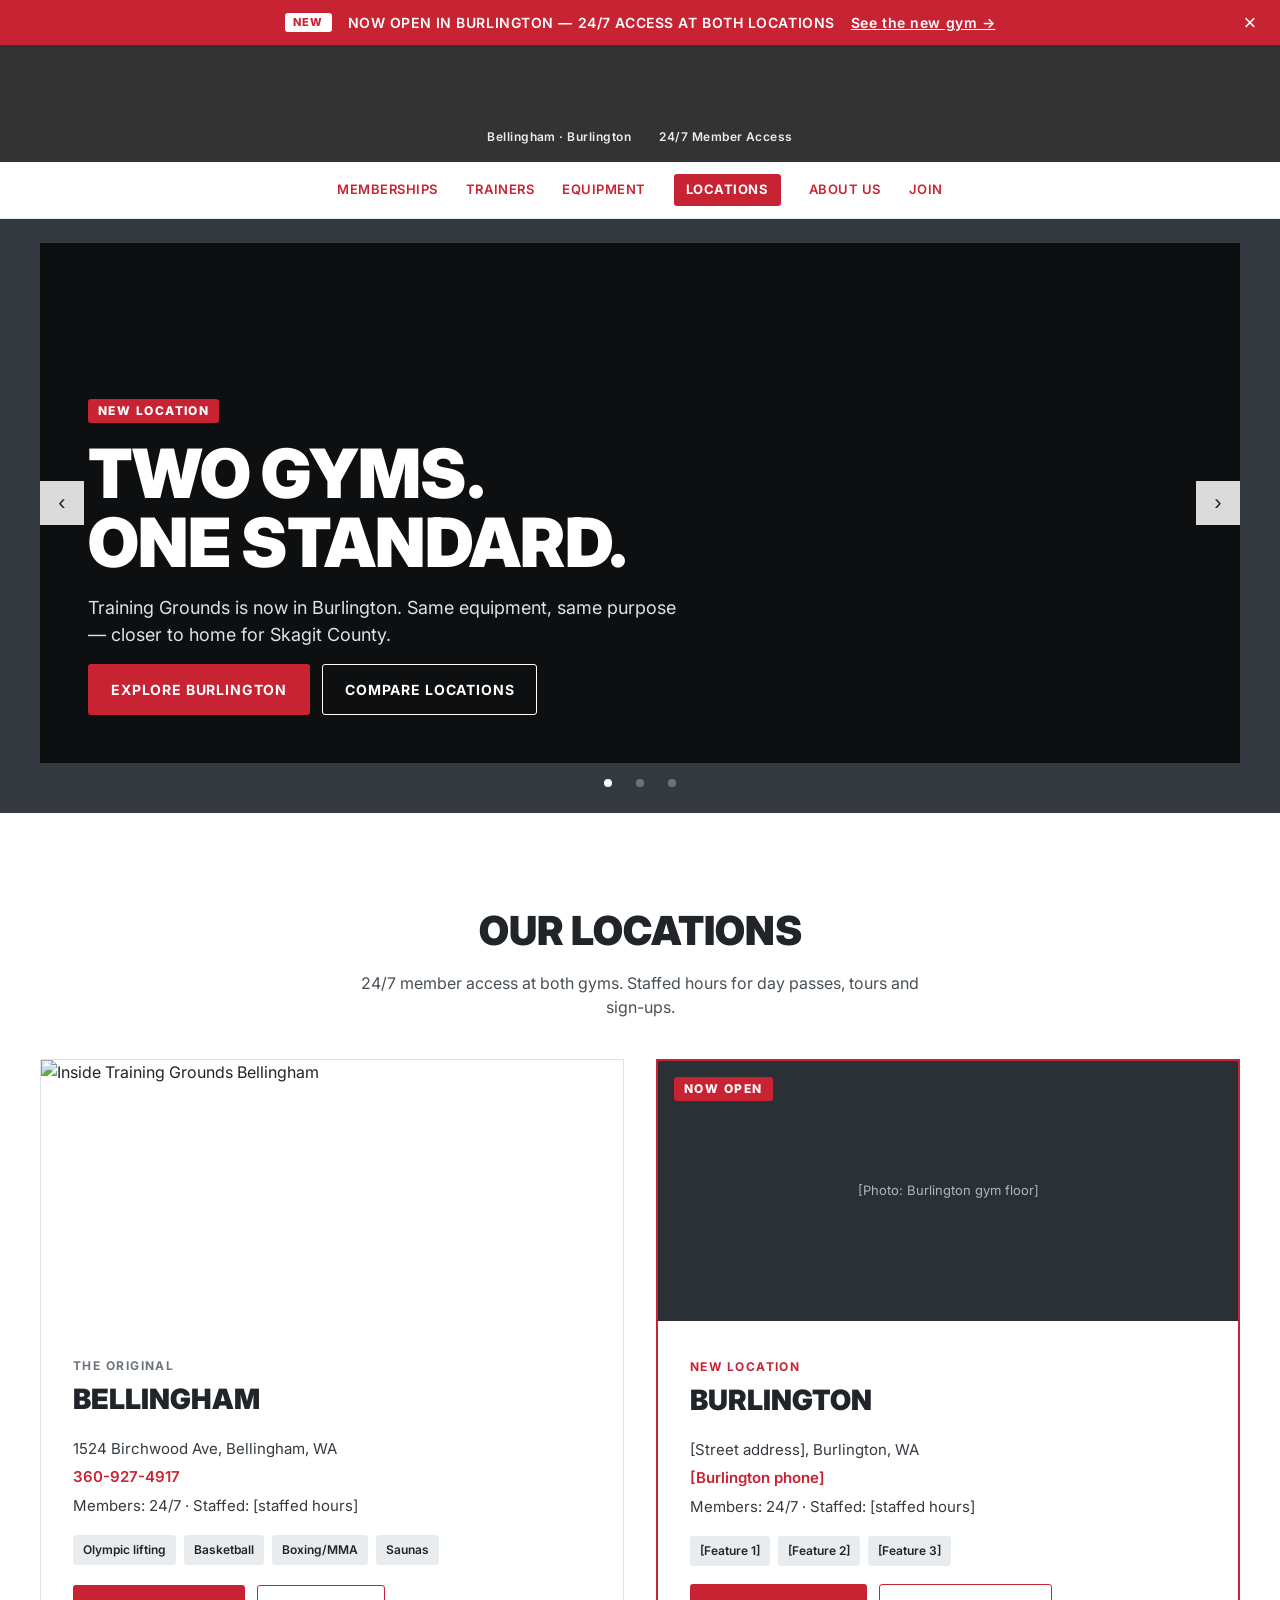
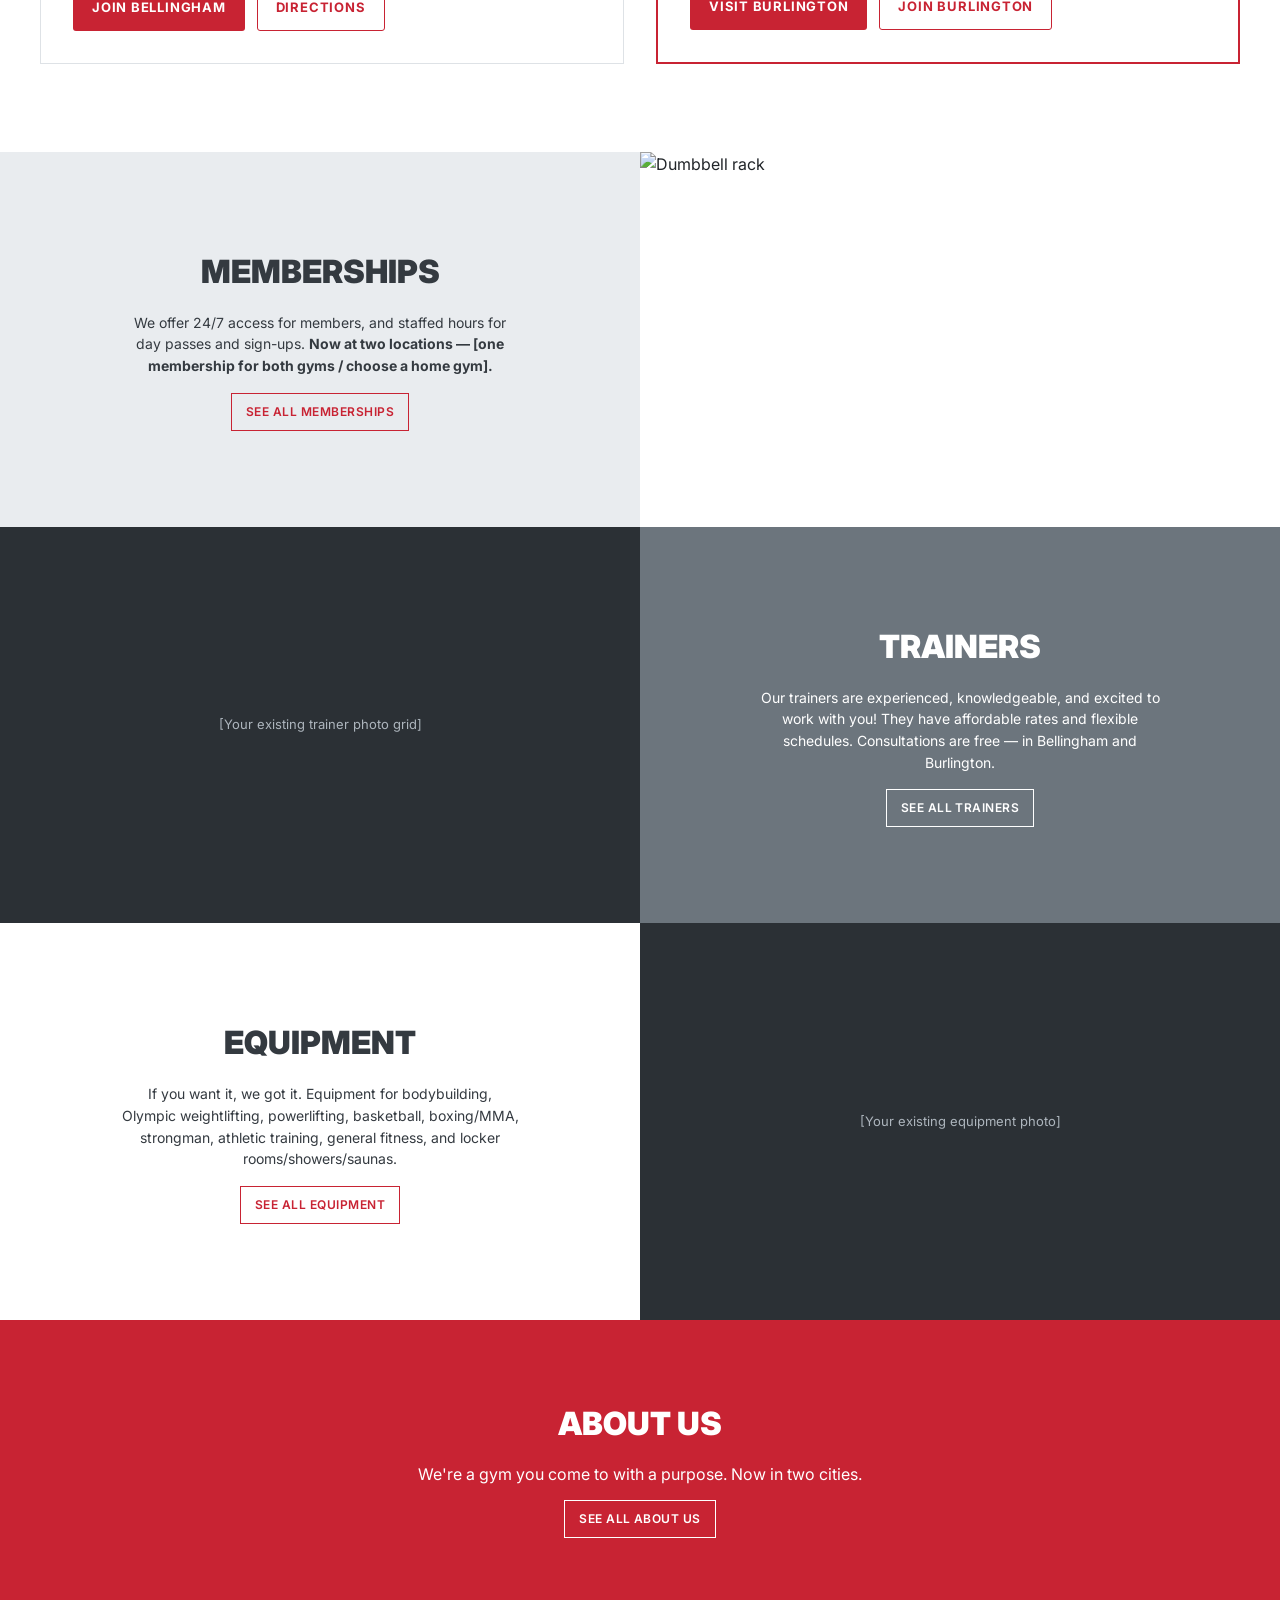
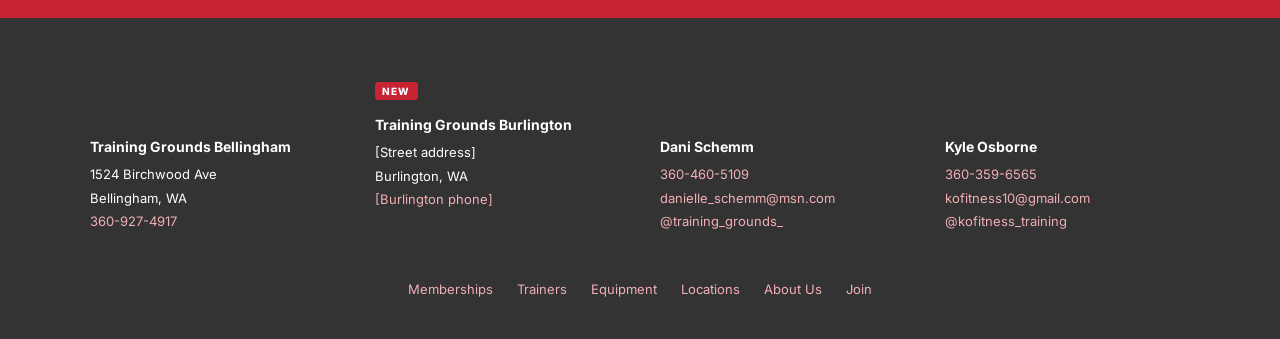
==== index.html @ 5257d99b "Add files via upload" ====
<!doctype html>
<html lang="en">
<head>
  <meta charset="utf-8">
  <meta name="viewport" content="width=device-width, initial-scale=1">
  <title>Training Grounds | Bellingham &amp; Burlington, WA | 24/7 Gym</title>
  <meta name="description" content="Training Grounds gyms in Bellingham and Burlington, WA. 24/7 member access, personal trainers, and equipment for bodybuilding, Olympic lifting, powerlifting, boxing/MMA and more.">
  <link rel="preconnect" href="https://fonts.googleapis.com">
  <link rel="preconnect" href="https://fonts.gstatic.com" crossorigin>
  <link href="https://fonts.googleapis.com/css2?family=Inter:wght@400;600;700;800;900&family=Oswald:wght@700&display=swap" rel="stylesheet">
  <link rel="stylesheet" href="css/styles.css">
</head>
<body>

  <!-- NEW: announcement bar -->
  <div class="announce" data-announce>
    <a href="burlington.html">
      <span class="badge badge--light">NEW</span>
      <span>NOW OPEN IN BURLINGTON — 24/7 ACCESS AT BOTH LOCATIONS</span>
      <span>See the new gym →</span>
    </a>
    <button class="announce-close" type="button" aria-label="Dismiss announcement" data-announce-close>&times;</button>
  </div>

  <header class="site-header">
    <a class="logo" href="/" aria-label="Training Grounds home">
      <img src="/images/training_grounds1_text_white.png" alt="">
      <img class="logo-tg" src="/images/training_grounds_tg_red.png" alt="">
      <img src="/images/training_grounds2_text_white.png" alt="">
    </a>
    <div class="tagline">
      <span>Bellingham · Burlington</span>
      <span>24/7 Member Access</span>
    </div>
  </header>

  <nav class="site-nav" aria-label="Main">
    <button class="nav-toggle" type="button" aria-expanded="false" aria-controls="nav-list" data-nav-toggle>
      <svg width="18" height="18" viewBox="0 0 24 24" fill="none" stroke="currentColor" stroke-width="2.5" aria-hidden="true"><path d="M3 6h18M3 12h18M3 18h18"/></svg>
      MENU
    </button>
    <ul class="nav-list" id="nav-list">
      <li><a href="/Memberships">MEMBERSHIPS</a></li>
      <li><a href="/Trainers">TRAINERS</a></li>
      <li><a href="/Equipment">EQUIPMENT</a></li>
      <li><a class="nav-highlight" href="#locations">LOCATIONS</a></li>
      <li><a href="/About">ABOUT US</a></li>
      <li><a href="/Join">JOIN</a></li>
    </ul>
  </nav>

  <main>
    <!-- Hero carousel: Burlington slide added first; keep your existing slides after it -->
    <section class="hero" aria-label="Featured">
      <div class="carousel" data-carousel>
        <div class="slide slide--announce is-active" role="group" aria-roledescription="slide" aria-label="1 of 3">
          <!-- TODO: replace with Burlington storefront photo -->
          <img src="/images/burlington-storefront.jpg" alt="" onerror="this.remove()">
          <div class="slide-overlay">
            <span class="badge">NEW LOCATION</span>
            <h1>TWO GYMS.<br>ONE STANDARD.</h1>
            <p>Training Grounds is now in Burlington. Same equipment, same purpose — closer to home for Skagit County.</p>
            <div class="btn-row">
              <a class="btn btn--solid" href="burlington.html">EXPLORE BURLINGTON</a>
              <a class="btn btn--ghost-light" href="#locations">COMPARE LOCATIONS</a>
            </div>
          </div>
        </div>
        <div class="slide" role="group" aria-roledescription="slide" aria-label="2 of 3">
          <!-- TODO: your existing storefront video slide goes here -->
          <div class="photo-ph" style="width:100%">[Existing slide: Bellingham storefront video]</div>
        </div>
        <div class="slide" role="group" aria-roledescription="slide" aria-label="3 of 3">
          <img src="/images/Home2.jpg" alt="Rows of dumbbells on the gym floor">
        </div>
        <button class="carousel-btn carousel-btn--prev" type="button" aria-label="Previous slide" data-prev>&#8249;</button>
        <button class="carousel-btn carousel-btn--next" type="button" aria-label="Next slide" data-next>&#8250;</button>
      </div>
      <div class="carousel-dots" data-dots></div>
    </section>

    <!-- NEW: Locations -->
    <section class="locations" id="locations">
      <div class="container">
        <div class="section-head">
          <h2>OUR LOCATIONS</h2>
          <p>24/7 member access at both gyms. Staffed hours for day passes, tours and sign-ups.</p>
        </div>

        <div class="location-grid">
          <article class="location-card">
            <img class="card-img" src="/images/Home2.jpg" alt="Inside Training Grounds Bellingham">
            <div class="card-body">
              <div>
                <span class="eyebrow">THE ORIGINAL</span>
                <h3>BELLINGHAM</h3>
              </div>
              <div class="card-info">
                <span>1524 Birchwood Ave, Bellingham, WA</span>
                <a href="tel:+13609274917">360-927-4917</a>
                <span>Members: 24/7 · Staffed: [staffed hours]</span>
              </div>
              <ul class="tags">
                <li>Olympic lifting</li>
                <li>Basketball</li>
                <li>Boxing/MMA</li>
                <li>Saunas</li>
              </ul>
              <div class="btn-row">
                <a class="btn btn--solid btn--sm" href="/Join">JOIN BELLINGHAM</a>
                <a class="btn btn--ghost btn--sm" href="https://maps.google.com/?q=1524+Birchwood+Ave+Bellingham+WA" target="_blank" rel="noopener">DIRECTIONS</a>
              </div>
            </div>
          </article>

          <article class="location-card location-card--new">
            <span class="badge">NOW OPEN</span>
            <div class="card-img photo-ph">[Photo: Burlington gym floor]</div>
            <div class="card-body">
              <div>
                <span class="eyebrow eyebrow--red">NEW LOCATION</span>
                <h3>BURLINGTON</h3>
              </div>
              <div class="card-info">
                <span>[Street address], Burlington, WA</span>
                <a href="tel:+1XXXXXXXXXX">[Burlington phone]</a>
                <span>Members: 24/7 · Staffed: [staffed hours]</span>
              </div>
              <ul class="tags">
                <li>[Feature 1]</li>
                <li>[Feature 2]</li>
                <li>[Feature 3]</li>
              </ul>
              <div class="btn-row">
                <a class="btn btn--solid btn--sm" href="burlington.html">VISIT BURLINGTON</a>
                <a class="btn btn--ghost btn--sm" href="/Join">JOIN BURLINGTON</a>
              </div>
            </div>
          </article>
        </div>
      </div>
    </section>

    <!-- Existing homepage sections -->
    <section class="split">
      <div class="split-text bg-light">
        <h2>MEMBERSHIPS</h2>
        <p>We offer 24/7 access for members, and staffed hours for day passes and sign-ups. <strong>Now at two locations — [one membership for both gyms / choose a home gym].</strong></p>
        <a class="outline-link outline-link--red" href="/Memberships">SEE ALL MEMBERSHIPS</a>
      </div>
      <div class="split-media"><img src="/images/Home2.jpg" alt="Dumbbell rack"></div>
    </section>

    <section class="split split--media-first">
      <div class="split-media photo-ph">[Your existing trainer photo grid]</div>
      <div class="split-text bg-gray">
        <h2>TRAINERS</h2>
        <p>Our trainers are experienced, knowledgeable, and excited to work with you! They have affordable rates and flexible schedules. Consultations are free — in Bellingham and Burlington.</p>
        <a class="outline-link outline-link--white" href="/Trainers">SEE ALL TRAINERS</a>
      </div>
    </section>

    <section class="split">
      <div class="split-text bg-white">
        <h2>EQUIPMENT</h2>
        <p>If you want it, we got it. Equipment for bodybuilding, Olympic weightlifting, powerlifting, basketball, boxing/MMA, strongman, athletic training, general fitness, and locker rooms/showers/saunas.</p>
        <a class="outline-link outline-link--red" href="/Equipment">SEE ALL EQUIPMENT</a>
      </div>
      <div class="split-media photo-ph">[Your existing equipment photo]</div>
    </section>

    <section class="band">
      <h2>ABOUT US</h2>
      <p>We're a gym you come to with a purpose. Now in two cities.</p>
      <a class="outline-link outline-link--white" href="/About">SEE ALL ABOUT US</a>
    </section>
  </main>

  <footer class="site-footer">
    <div class="footer-grid">
      <div class="footer-col">
        <img src="/images/training_grounds_tg_red.png" alt="">
        <strong>Training Grounds Bellingham</strong>
        <span>1524 Birchwood Ave</span>
        <span>Bellingham, WA</span>
        <a href="tel:+13609274917">360-927-4917</a>
      </div>
      <div class="footer-col">
        <span class="badge badge--sm">NEW</span>
        <strong>Training Grounds Burlington</strong>
        <span>[Street address]</span>
        <span>Burlington, WA</span>
        <a href="tel:+1XXXXXXXXXX">[Burlington phone]</a>
      </div>
      <div class="footer-col footer-col--person">
        <strong>Dani Schemm</strong>
        <a href="tel:+13604605109">360-460-5109</a>
        <a href="mailto:danielle_schemm@msn.com">danielle_schemm@msn.com</a>
        <a href="https://instagram.com/training_grounds_" target="_blank" rel="noopener">@training_grounds_</a>
      </div>
      <div class="footer-col footer-col--person">
        <strong>Kyle Osborne</strong>
        <a href="tel:+13603596565">360-359-6565</a>
        <a href="mailto:kofitness10@gmail.com">kofitness10@gmail.com</a>
        <a href="https://instagram.com/kofitness_training" target="_blank" rel="noopener">@kofitness_training</a>
      </div>
    </div>
    <nav class="footer-nav" aria-label="Footer">
      <a href="/Memberships">Memberships</a>
      <a href="/Trainers">Trainers</a>
      <a href="/Equipment">Equipment</a>
      <a href="#locations">Locations</a>
      <a href="/About">About Us</a>
      <a href="/Join">Join</a>
    </nav>
  </footer>

  <script src="js/main.js" defer></script>
</body>
</html>
---- css/styles.css ----
/* Training Grounds – two-location styles */
:root {
  --red: #dc3545;
  --red-dark: #c82333;   /* used behind small white text (passes 4.5:1) */
  --red-darker: #9b1c28;
  --charcoal: #333;
  --slate: #343a40;
  --gray: #6c757d;
  --light: #e9ecef;
  --lighter: #f8f9fa;
  --border: #dee2e6;
  --ink: #212529;
  --pink: #f1aeb5;
  --photo: #2b3035;
  --font: "Inter", Tahoma, Arial, sans-serif;
  --display: "Oswald", Impact, sans-serif;
}

*, *::before, *::after { box-sizing: border-box; }
html { scroll-behavior: smooth; }
body { margin: 0; font-family: var(--font); color: var(--ink); background: #fff; line-height: 1.5; }
img { max-width: 100%; display: block; }
a { color: var(--red-dark); }
a:hover { color: var(--red-darker); }
.container { max-width: 1200px; margin: 0 auto; }
.visually-hidden { position: absolute; width: 1px; height: 1px; overflow: hidden; clip: rect(0 0 0 0); white-space: nowrap; }

/* ---------- Announcement bar ---------- */
.announce { position: relative; background: var(--red-dark); color: #fff; }
.announce a {
  display: flex; flex-wrap: wrap; justify-content: center; align-items: center;
  gap: 8px 16px; padding: 12px 56px; color: #fff; text-decoration: none;
  font-size: 14px; font-weight: 600; letter-spacing: .04em; text-align: center;
}
.announce a span:last-child { text-decoration: underline; }
.announce-close {
  position: absolute; right: 8px; top: 50%; transform: translateY(-50%);
  width: 44px; height: 44px; background: none; border: 0; color: #fff;
  font-size: 22px; cursor: pointer;
}
.announce.is-hidden { display: none; }

/* ---------- Badges ---------- */
.badge {
  display: inline-block; background: var(--red-dark); color: #fff;
  font-size: 12px; font-weight: 800; letter-spacing: .12em;
  padding: 6px 10px; border-radius: 3px; line-height: 1;
}
.badge--light { background: #fff; color: var(--red-dark); font-size: 11px; padding: 4px 8px; }
.badge--sm { font-size: 10px; padding: 4px 7px; }

/* ---------- Header ---------- */
.site-header { background: var(--charcoal); padding: 22px 16px 16px; text-align: center; }
.logo { display: inline-flex; align-items: center; gap: 12px; text-decoration: none; }
.logo img { height: 44px; width: auto; }
.logo .logo-tg { height: 54px; }
.logo-text { font-family: var(--display); font-weight: 700; font-size: 44px; letter-spacing: .06em; color: #fff; line-height: 1; }
.tagline { display: flex; justify-content: center; flex-wrap: wrap; gap: 4px 28px; margin-top: 6px; color: var(--light); font-size: 12px; font-weight: 600; letter-spacing: .04em; }

/* ---------- Nav ---------- */
.site-nav { background: #fff; border-bottom: 1px solid var(--light); position: sticky; top: 0; z-index: 20; }
.nav-toggle { display: none; }
.nav-list { list-style: none; margin: 0; padding: 12px 16px; display: flex; flex-wrap: wrap; justify-content: center; gap: 4px 28px; }
.nav-list a { display: inline-block; padding: 6px 0; color: var(--red-dark); text-decoration: none; font-size: 13px; font-weight: 600; letter-spacing: .04em; }
.nav-list a:hover { color: var(--red-darker); }
.nav-list a.nav-highlight { background: var(--red-dark); color: #fff; padding: 6px 12px; border-radius: 3px; font-weight: 700; }

/* ---------- Buttons ---------- */
.btn {
  display: inline-block; text-decoration: none; font-weight: 700; font-size: 14px;
  letter-spacing: .06em; padding: 14px 22px; border-radius: 3px; border: 1px solid transparent;
  transition: background .15s, color .15s;
}
.btn--solid { background: var(--red-dark); color: #fff; }
.btn--solid:hover { background: var(--red-darker); color: #fff; }
.btn--ghost-light { color: #fff; border-color: #fff; }
.btn--ghost-light:hover { background: #fff; color: var(--ink); }
.btn--ghost { color: var(--red-dark); border-color: var(--red-dark); }
.btn--ghost:hover { background: var(--red-dark); color: #fff; }
.btn--sm { font-size: 13px; padding: 12px 18px; }
.btn-row { display: flex; flex-wrap: wrap; gap: 12px; }

.outline-link {
  display: inline-block; text-decoration: none; border: 1px solid currentColor;
  padding: 9px 14px; font-size: 12px; font-weight: 600; letter-spacing: .04em;
}
.outline-link--red { color: var(--red-dark); }
.outline-link--white { color: #fff; }

/* ---------- Hero carousel ---------- */
.hero { background: var(--slate); padding: 24px 16px 16px; }
.carousel { position: relative; max-width: 1200px; margin: 0 auto; overflow: hidden; background: #1d2126; }
.slide { display: none; position: relative; min-height: 520px; }
.slide.is-active { display: flex; }
.slide > img, .slide > video { position: absolute; inset: 0; width: 100%; height: 100%; object-fit: cover; }
.slide-overlay {
  position: relative; z-index: 1; align-self: flex-end; padding: 48px; max-width: 700px;
  display: flex; flex-direction: column; gap: 16px; align-items: flex-start;
}
.slide--announce::after { content: ""; position: absolute; inset: 0; background: rgba(0,0,0,.55); }
.slide-overlay h1 { margin: 0; color: #fff; font-weight: 900; font-size: clamp(36px, 6vw, 68px); line-height: 1.02; letter-spacing: -.01em; }
.slide-overlay p { margin: 0; color: #dee2e6; font-size: 18px; }
.carousel-btn {
  position: absolute; top: 50%; transform: translateY(-50%); z-index: 2;
  width: 44px; height: 44px; border: 0; background: rgba(255,255,255,.85); color: var(--ink);
  font-size: 22px; cursor: pointer;
}
.carousel-btn--prev { left: 0; }
.carousel-btn--next { right: 0; }
.carousel-dots { display: flex; justify-content: center; gap: 4px; padding-top: 6px; }
.carousel-dots button { width: 28px; height: 28px; border: 0; background: none; cursor: pointer; padding: 0; display: grid; place-items: center; }
.carousel-dots button::before { content: ""; width: 8px; height: 8px; border-radius: 50%; background: var(--gray); }
.carousel-dots button[aria-current="true"]::before { background: #fff; }

/* ---------- Photo placeholder (remove when real images are in) ---------- */
.photo-ph { background: var(--photo); color: #adb5bd; font-size: 13px; display: flex; align-items: center; justify-content: center; text-align: center; padding: 16px; }

/* ---------- Locations ---------- */
.locations { padding: 88px 16px; }
.section-head { text-align: center; margin-bottom: 40px; }
.section-head h2 { margin: 0 0 10px; font-weight: 900; font-size: 40px; }
.section-head p { margin: 0 auto; color: #495057; max-width: 560px; }
.location-grid { display: grid; grid-template-columns: repeat(auto-fit, minmax(300px, 1fr)); gap: 32px; }
.location-card { position: relative; border: 1px solid var(--border); display: flex; flex-direction: column; }
.location-card--new { border: 2px solid var(--red-dark); }
.location-card > .badge { position: absolute; top: 16px; left: 16px; z-index: 1; }
.location-card .card-img { height: 260px; width: 100%; object-fit: cover; }
.card-body { padding: 32px; display: flex; flex-direction: column; gap: 18px; flex-grow: 1; }
.eyebrow { color: var(--gray); font-size: 12px; font-weight: 700; letter-spacing: .12em; }
.eyebrow--red { color: var(--red-dark); }
.card-body h3 { margin: 2px 0 0; font-size: 28px; font-weight: 900; }
.card-info { display: flex; flex-direction: column; gap: 6px; font-size: 15px; color: var(--slate); }
.card-info a { font-weight: 600; text-decoration: none; }
.tags { display: flex; flex-wrap: wrap; gap: 8px; list-style: none; margin: 0; padding: 0; }
.tags li { background: var(--light); font-size: 12px; font-weight: 600; padding: 6px 10px; border-radius: 3px; }
.card-body .btn-row { margin-top: auto; }

/* ---------- Split tiles (existing homepage sections) ---------- */
.split { display: grid; grid-template-columns: repeat(2, minmax(0, 1fr)); }
.split-text { padding: 96px 48px; display: flex; flex-direction: column; align-items: center; justify-content: center; text-align: center; gap: 16px; }
.split-text h2 { margin: 0; font-size: 32px; font-weight: 900; }
.split-text p { margin: 0; max-width: 400px; font-size: 14px; line-height: 1.55; }
.split-media { min-height: 360px; }
.split-media img { width: 100%; height: 100%; object-fit: cover; }
.bg-light { background: var(--light); color: var(--slate); }
.bg-gray { background: var(--gray); color: #fff; }
.bg-white { background: #fff; color: var(--slate); }

.band { background: var(--red-dark); color: #fff; padding: 80px 16px; text-align: center; display: flex; flex-direction: column; align-items: center; gap: 14px; }
.band h2 { margin: 0; font-size: 32px; font-weight: 900; }
.band p { margin: 0; max-width: 520px; }

/* ---------- Footer ---------- */
.site-footer { background: var(--charcoal); color: #fff; padding: 64px 16px 40px; font-size: 13px; }
.footer-grid { max-width: 1100px; margin: 0 auto; display: grid; grid-template-columns: repeat(auto-fit, minmax(200px, 1fr)); gap: 40px; }
.footer-col { display: flex; flex-direction: column; gap: 4px; }
.footer-col strong { font-size: 14px; margin-bottom: 4px; }
.footer-col a { color: var(--pink); text-decoration: none; }
.footer-col .badge, .footer-col img { align-self: flex-start; margin-bottom: 10px; }
.footer-col img { height: 40px; width: auto; }
.footer-col--person { padding-top: 54px; }
.footer-nav { display: flex; flex-wrap: wrap; justify-content: center; gap: 8px 24px; margin-top: 48px; }
.footer-nav a { color: var(--pink); text-decoration: none; }

/* ---------- Burlington page ---------- */
.loc-switch { background: var(--lighter); border-bottom: 1px solid var(--light); padding: 14px 16px; display: flex; justify-content: center; }
.loc-switch-group { display: flex; border: 1px solid #ced4da; border-radius: 3px; overflow: hidden; }
.loc-switch-group a { padding: 10px 22px; font-size: 13px; font-weight: 700; letter-spacing: .06em; color: var(--slate); text-decoration: none; background: #fff; }
.loc-switch-group a[aria-current="page"] { background: var(--red-dark); color: #fff; }

.loc-hero { position: relative; background: #1d2126; min-height: 480px; display: flex; align-items: flex-end; padding: 64px 16px; }
.loc-hero > img { position: absolute; inset: 0; width: 100%; height: 100%; object-fit: cover; opacity: .45; }
.loc-hero .container { position: relative; width: 100%; display: flex; flex-direction: column; gap: 16px; align-items: flex-start; }
.loc-hero h1 { margin: 0; color: #fff; font-weight: 900; font-size: clamp(44px, 8vw, 96px); line-height: .95; }
.loc-hero p { margin: 0; color: #dee2e6; font-size: 18px; max-width: 560px; }

.details { padding: 80px 16px; }
.details-grid { display: grid; grid-template-columns: repeat(auto-fit, minmax(300px, 1fr)); gap: 32px; }
.detail-block { margin-bottom: 28px; }
.detail-block h2 { margin: 0 0 8px; font-size: 13px; font-weight: 800; letter-spacing: .12em; color: var(--red-dark); }
.detail-block p { margin: 0 0 6px; font-size: 20px; font-weight: 600; line-height: 1.4; }
.detail-block a { font-size: 14px; font-weight: 600; }
.hours { display: grid; grid-template-columns: repeat(2, minmax(0, 1fr)); gap: 8px 24px; max-width: 380px; margin: 0; }
.hours dt { color: #495057; }
.hours dd { margin: 0; font-weight: 700; }
.hours .is-open-now { color: #1e7e34; }
.map { min-height: 380px; border: 1px solid var(--border); background: var(--light); }
.map iframe { width: 100%; height: 100%; min-height: 380px; border: 0; }

.inside { background: var(--light); padding: 80px 16px; }
.inside h2 { text-align: center; margin: 0 0 32px; font-size: 32px; font-weight: 900; color: var(--slate); }
.feature-grid { display: grid; grid-template-columns: repeat(auto-fit, minmax(240px, 1fr)); gap: 16px; }
.feature { background: #fff; padding: 28px; }
.feature strong { display: block; font-size: 16px; margin-bottom: 8px; }
.feature span { font-size: 14px; color: #495057; }

.footer-simple { display: flex; flex-wrap: wrap; justify-content: center; gap: 48px; }

/* ---------- Responsive ---------- */
@media (max-width: 760px) {
  .logo-text { font-size: 28px; }
  .logo img { height: 28px; }
  .logo .logo-tg { height: 36px; }
  .nav-toggle {
    display: flex; align-items: center; justify-content: center; gap: 8px;
    width: 100%; min-height: 48px; background: #fff; border: 0;
    color: var(--red-dark); font: 700 13px var(--font); letter-spacing: .06em; cursor: pointer;
  }
  .nav-list { display: none; flex-direction: column; align-items: center; padding-top: 0; }
  .site-nav.is-open .nav-list { display: flex; }
  .nav-list a { padding: 10px 0; }
  .split { grid-template-columns: 1fr; }
  .split-text { padding: 64px 24px; }
  .split--media-first .split-media { order: -1; }
  .slide { min-height: 440px; }
  .slide-overlay { padding: 32px 24px 56px; }
  .announce a { padding: 12px 48px 12px 16px; }
  .footer-col--person { padding-top: 0; }
}
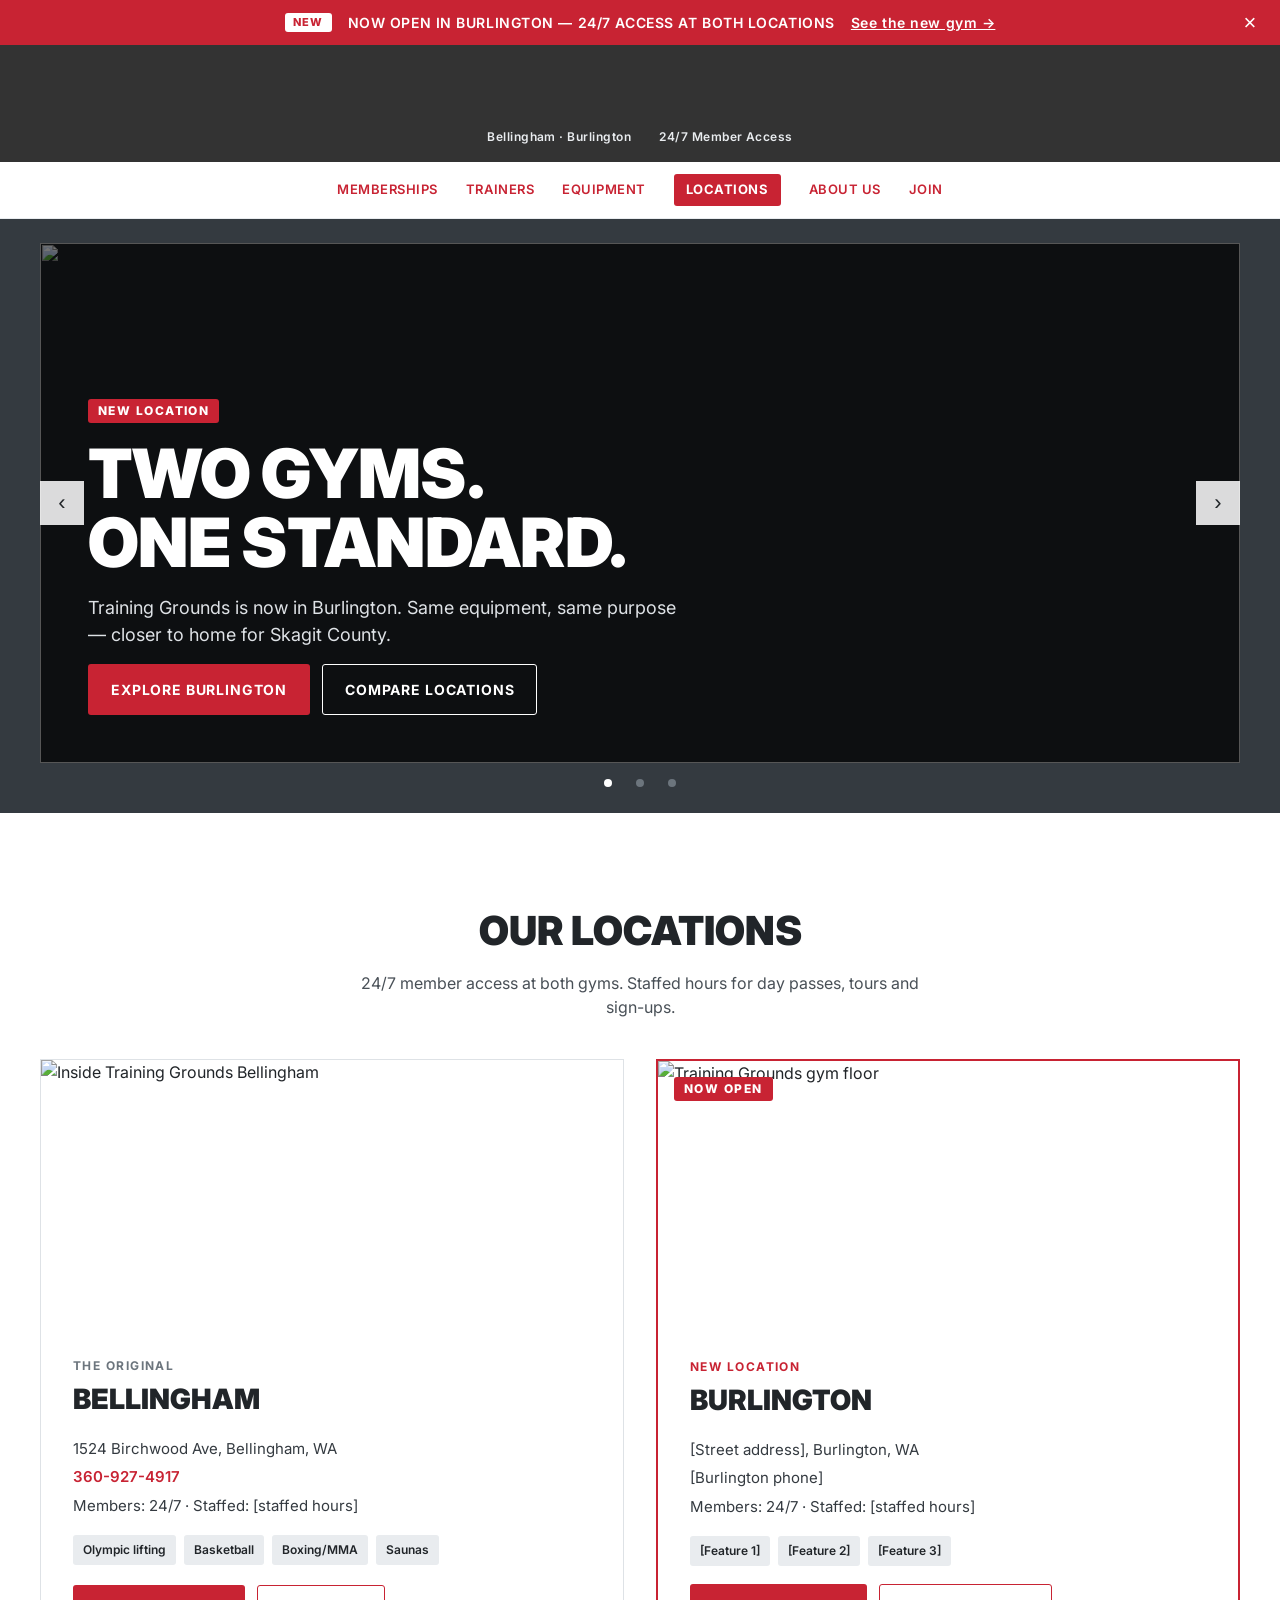
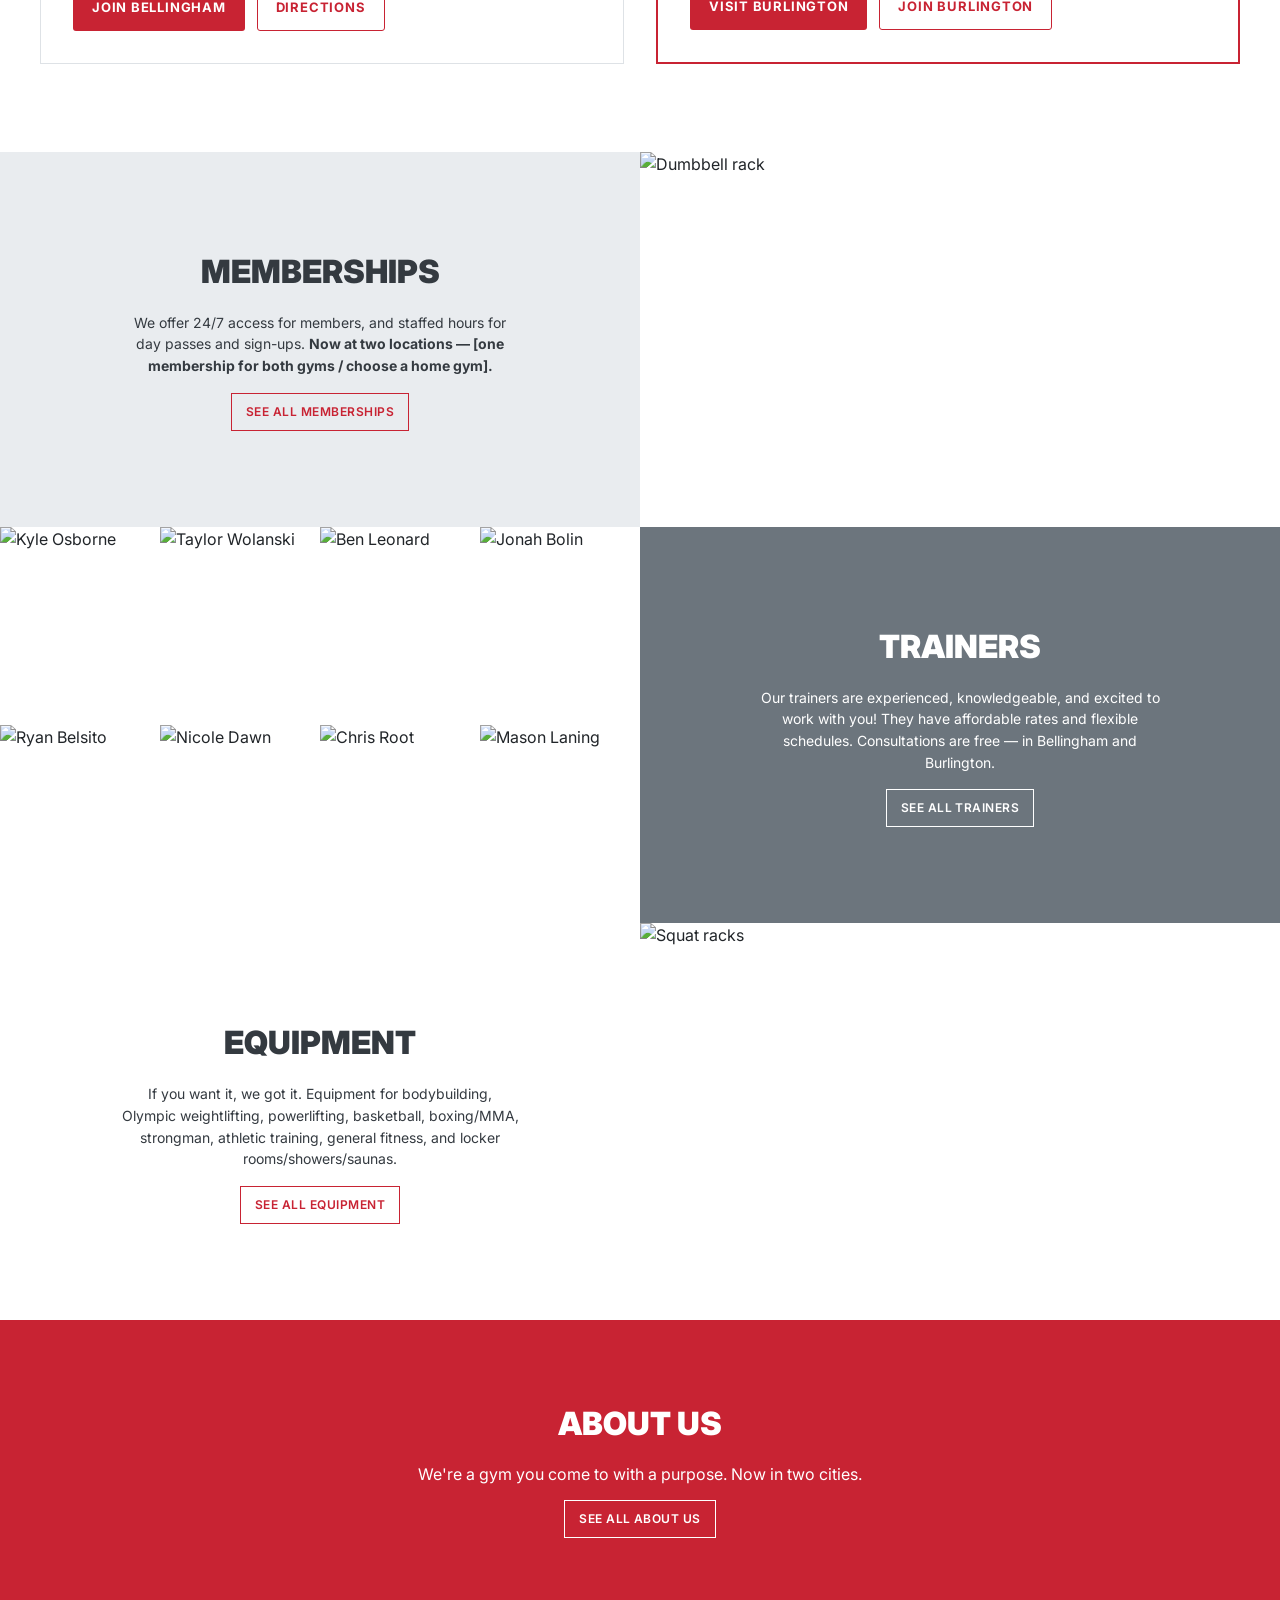
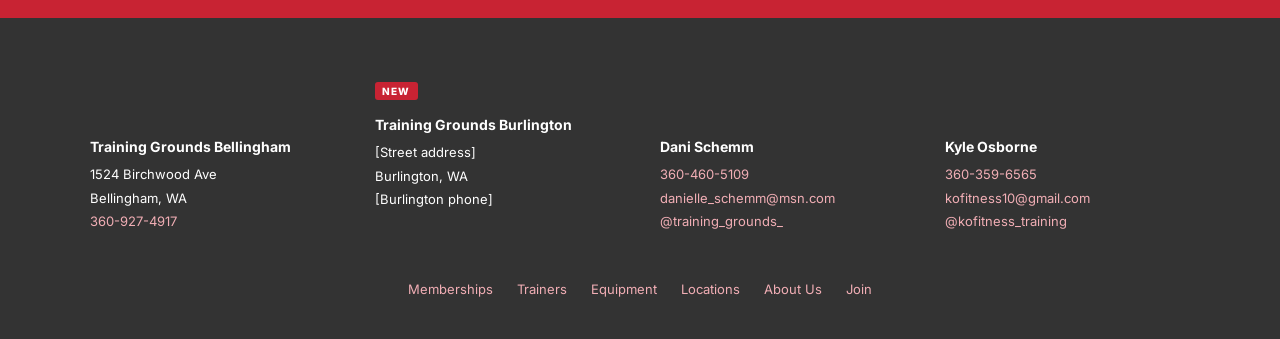
==== commit 4f3fff2f: "Add files via upload" ====
--- a/index.html
+++ b/index.html
@@ -23,10 +23,10 @@
   </div>
 
   <header class="site-header">
-    <a class="logo" href="/" aria-label="Training Grounds home">
-      <img src="/images/training_grounds1_text_white.png" alt="">
-      <img class="logo-tg" src="/images/training_grounds_tg_red.png" alt="">
-      <img src="/images/training_grounds2_text_white.png" alt="">
+    <a class="logo" href="index.html" aria-label="Training Grounds home">
+      <img src="https://bellinghamtraininggrounds.com/images/training_grounds1_text_white.png" alt="">
+      <img class="logo-tg" src="https://bellinghamtraininggrounds.com/images/training_grounds_tg_red.png" alt="">
+      <img src="https://bellinghamtraininggrounds.com/images/training_grounds2_text_white.png" alt="">
     </a>
     <div class="tagline">
       <span>Bellingham · Burlington</span>
@@ -40,12 +40,12 @@
       MENU
     </button>
     <ul class="nav-list" id="nav-list">
-      <li><a href="/Memberships">MEMBERSHIPS</a></li>
-      <li><a href="/Trainers">TRAINERS</a></li>
-      <li><a href="/Equipment">EQUIPMENT</a></li>
+      <li><a href="https://bellinghamtraininggrounds.com/Memberships">MEMBERSHIPS</a></li>
+      <li><a href="https://bellinghamtraininggrounds.com/Trainers">TRAINERS</a></li>
+      <li><a href="https://bellinghamtraininggrounds.com/Equipment">EQUIPMENT</a></li>
       <li><a class="nav-highlight" href="#locations">LOCATIONS</a></li>
-      <li><a href="/About">ABOUT US</a></li>
-      <li><a href="/Join">JOIN</a></li>
+      <li><a href="https://bellinghamtraininggrounds.com/About">ABOUT US</a></li>
+      <li><a href="https://bellinghamtraininggrounds.com/Join">JOIN</a></li>
     </ul>
   </nav>
 
@@ -54,8 +54,8 @@
     <section class="hero" aria-label="Featured">
       <div class="carousel" data-carousel>
         <div class="slide slide--announce is-active" role="group" aria-roledescription="slide" aria-label="1 of 3">
-          <!-- TODO: replace with Burlington storefront photo -->
-          <img src="/images/burlington-storefront.jpg" alt="" onerror="this.remove()">
+          <!-- TODO: swap for a Burlington storefront photo when available -->
+          <img src="https://bellinghamtraininggrounds.com/images/Home1.jpg" alt="">
           <div class="slide-overlay">
             <span class="badge">NEW LOCATION</span>
             <h1>TWO GYMS.<br>ONE STANDARD.</h1>
@@ -67,11 +67,10 @@
           </div>
         </div>
         <div class="slide" role="group" aria-roledescription="slide" aria-label="2 of 3">
-          <!-- TODO: your existing storefront video slide goes here -->
-          <div class="photo-ph" style="width:100%">[Existing slide: Bellingham storefront video]</div>
+          <video src="https://bellinghamtraininggrounds.com/videos/training_grounds.mp4" poster="https://bellinghamtraininggrounds.com/images/training_grounds_video_thumbnail.jpg" muted loop playsinline preload="none" aria-label="Training Grounds Bellingham storefront"></video>
         </div>
         <div class="slide" role="group" aria-roledescription="slide" aria-label="3 of 3">
-          <img src="/images/Home2.jpg" alt="Rows of dumbbells on the gym floor">
+          <video src="https://bellinghamtraininggrounds.com/videos/training_grounds_members.mp4" poster="https://bellinghamtraininggrounds.com/images/training_grounds_members_thumbnail.jpg" muted loop playsinline preload="none" aria-label="Training Grounds members working out"></video>
         </div>
         <button class="carousel-btn carousel-btn--prev" type="button" aria-label="Previous slide" data-prev>&#8249;</button>
         <button class="carousel-btn carousel-btn--next" type="button" aria-label="Next slide" data-next>&#8250;</button>
@@ -89,7 +88,7 @@
 
         <div class="location-grid">
           <article class="location-card">
-            <img class="card-img" src="/images/Home2.jpg" alt="Inside Training Grounds Bellingham">
+            <img class="card-img" src="https://bellinghamtraininggrounds.com/images/Home2.jpg" alt="Inside Training Grounds Bellingham">
             <div class="card-body">
               <div>
                 <span class="eyebrow">THE ORIGINAL</span>
@@ -107,7 +106,7 @@
                 <li>Saunas</li>
               </ul>
               <div class="btn-row">
-                <a class="btn btn--solid btn--sm" href="/Join">JOIN BELLINGHAM</a>
+                <a class="btn btn--solid btn--sm" href="https://bellinghamtraininggrounds.com/Join">JOIN BELLINGHAM</a>
                 <a class="btn btn--ghost btn--sm" href="https://maps.google.com/?q=1524+Birchwood+Ave+Bellingham+WA" target="_blank" rel="noopener">DIRECTIONS</a>
               </div>
             </div>
@@ -115,7 +114,8 @@
 
           <article class="location-card location-card--new">
             <span class="badge">NOW OPEN</span>
-            <div class="card-img photo-ph">[Photo: Burlington gym floor]</div>
+            <!-- TODO: swap for a Burlington interior photo when available -->
+            <img class="card-img" src="https://bellinghamtraininggrounds.com/images/training_grounds_members_thumbnail.jpg" alt="Training Grounds gym floor">
             <div class="card-body">
               <div>
                 <span class="eyebrow eyebrow--red">NEW LOCATION</span>
@@ -123,7 +123,7 @@
               </div>
               <div class="card-info">
                 <span>[Street address], Burlington, WA</span>
-                <a href="tel:+1XXXXXXXXXX">[Burlington phone]</a>
+                <span>[Burlington phone]</span>
                 <span>Members: 24/7 · Staffed: [staffed hours]</span>
               </div>
               <ul class="tags">
@@ -133,7 +133,7 @@
               </ul>
               <div class="btn-row">
                 <a class="btn btn--solid btn--sm" href="burlington.html">VISIT BURLINGTON</a>
-                <a class="btn btn--ghost btn--sm" href="/Join">JOIN BURLINGTON</a>
+                <a class="btn btn--ghost btn--sm" href="https://bellinghamtraininggrounds.com/Join">JOIN BURLINGTON</a>
               </div>
             </div>
           </article>
@@ -146,17 +146,26 @@
       <div class="split-text bg-light">
         <h2>MEMBERSHIPS</h2>
         <p>We offer 24/7 access for members, and staffed hours for day passes and sign-ups. <strong>Now at two locations — [one membership for both gyms / choose a home gym].</strong></p>
-        <a class="outline-link outline-link--red" href="/Memberships">SEE ALL MEMBERSHIPS</a>
-      </div>
-      <div class="split-media"><img src="/images/Home2.jpg" alt="Dumbbell rack"></div>
+        <a class="outline-link outline-link--red" href="https://bellinghamtraininggrounds.com/Memberships">SEE ALL MEMBERSHIPS</a>
+      </div>
+      <div class="split-media"><img src="https://bellinghamtraininggrounds.com/images/Home2.jpg" alt="Dumbbell rack"></div>
     </section>
 
     <section class="split split--media-first">
-      <div class="split-media photo-ph">[Your existing trainer photo grid]</div>
+      <div class="split-media trainer-grid">
+        <img src="https://bellinghamtraininggrounds.com/images/trainers_kyle_osborne.jpg?v=1" alt="Kyle Osborne" loading="lazy">
+        <img src="https://bellinghamtraininggrounds.com/images/trainers_taylor_wolanski2.jpg?v=1" alt="Taylor Wolanski" loading="lazy">
+        <img src="https://bellinghamtraininggrounds.com/images/trainers_ben_leonard.jpg?v=1" alt="Ben Leonard" loading="lazy">
+        <img src="https://bellinghamtraininggrounds.com/images/trainers_jonah_bolin.jpg?v=1" alt="Jonah Bolin" loading="lazy">
+        <img src="https://bellinghamtraininggrounds.com/images/trainers_ryan_belsito.jpg?v=1" alt="Ryan Belsito" loading="lazy">
+        <img src="https://bellinghamtraininggrounds.com/images/trainers_nicole_dawn.jpg?v=1" alt="Nicole Dawn" loading="lazy">
+        <img src="https://bellinghamtraininggrounds.com/images/trainers_chris_root.jpg?v=1" alt="Chris Root" loading="lazy">
+        <img src="https://bellinghamtraininggrounds.com/images/trainers_mason_laning.jpg?v=1" alt="Mason Laning" loading="lazy">
+      </div>
       <div class="split-text bg-gray">
         <h2>TRAINERS</h2>
         <p>Our trainers are experienced, knowledgeable, and excited to work with you! They have affordable rates and flexible schedules. Consultations are free — in Bellingham and Burlington.</p>
-        <a class="outline-link outline-link--white" href="/Trainers">SEE ALL TRAINERS</a>
+        <a class="outline-link outline-link--white" href="https://bellinghamtraininggrounds.com/Trainers">SEE ALL TRAINERS</a>
       </div>
     </section>
 
@@ -164,22 +173,22 @@
       <div class="split-text bg-white">
         <h2>EQUIPMENT</h2>
         <p>If you want it, we got it. Equipment for bodybuilding, Olympic weightlifting, powerlifting, basketball, boxing/MMA, strongman, athletic training, general fitness, and locker rooms/showers/saunas.</p>
-        <a class="outline-link outline-link--red" href="/Equipment">SEE ALL EQUIPMENT</a>
-      </div>
-      <div class="split-media photo-ph">[Your existing equipment photo]</div>
+        <a class="outline-link outline-link--red" href="https://bellinghamtraininggrounds.com/Equipment">SEE ALL EQUIPMENT</a>
+      </div>
+      <div class="split-media"><img src="https://bellinghamtraininggrounds.com/images/Home1.jpg" alt="Squat racks" loading="lazy"></div>
     </section>
 
     <section class="band">
       <h2>ABOUT US</h2>
       <p>We're a gym you come to with a purpose. Now in two cities.</p>
-      <a class="outline-link outline-link--white" href="/About">SEE ALL ABOUT US</a>
+      <a class="outline-link outline-link--white" href="https://bellinghamtraininggrounds.com/About">SEE ALL ABOUT US</a>
     </section>
   </main>
 
   <footer class="site-footer">
     <div class="footer-grid">
       <div class="footer-col">
-        <img src="/images/training_grounds_tg_red.png" alt="">
+        <img src="https://bellinghamtraininggrounds.com/images/training_grounds_tg_red.png" alt="">
         <strong>Training Grounds Bellingham</strong>
         <span>1524 Birchwood Ave</span>
         <span>Bellingham, WA</span>
@@ -190,7 +199,7 @@
         <strong>Training Grounds Burlington</strong>
         <span>[Street address]</span>
         <span>Burlington, WA</span>
-        <a href="tel:+1XXXXXXXXXX">[Burlington phone]</a>
+        <span>[Burlington phone]</span>
       </div>
       <div class="footer-col footer-col--person">
         <strong>Dani Schemm</strong>
@@ -206,12 +215,12 @@
       </div>
     </div>
     <nav class="footer-nav" aria-label="Footer">
-      <a href="/Memberships">Memberships</a>
-      <a href="/Trainers">Trainers</a>
-      <a href="/Equipment">Equipment</a>
+      <a href="https://bellinghamtraininggrounds.com/Memberships">Memberships</a>
+      <a href="https://bellinghamtraininggrounds.com/Trainers">Trainers</a>
+      <a href="https://bellinghamtraininggrounds.com/Equipment">Equipment</a>
       <a href="#locations">Locations</a>
-      <a href="/About">About Us</a>
-      <a href="/Join">Join</a>
+      <a href="https://bellinghamtraininggrounds.com/About">About Us</a>
+      <a href="https://bellinghamtraininggrounds.com/Join">Join</a>
     </nav>
   </footer>
 
--- a/css/styles.css
+++ b/css/styles.css
@@ -142,6 +142,8 @@
 .split-text p { margin: 0; max-width: 400px; font-size: 14px; line-height: 1.55; }
 .split-media { min-height: 360px; }
 .split-media img { width: 100%; height: 100%; object-fit: cover; }
+.trainer-grid { display: grid; grid-template-columns: repeat(4, minmax(0, 1fr)); }
+.trainer-grid img { aspect-ratio: 1 / 1; height: auto; }
 .bg-light { background: var(--light); color: var(--slate); }
 .bg-gray { background: var(--gray); color: #fff; }
 .bg-white { background: #fff; color: var(--slate); }
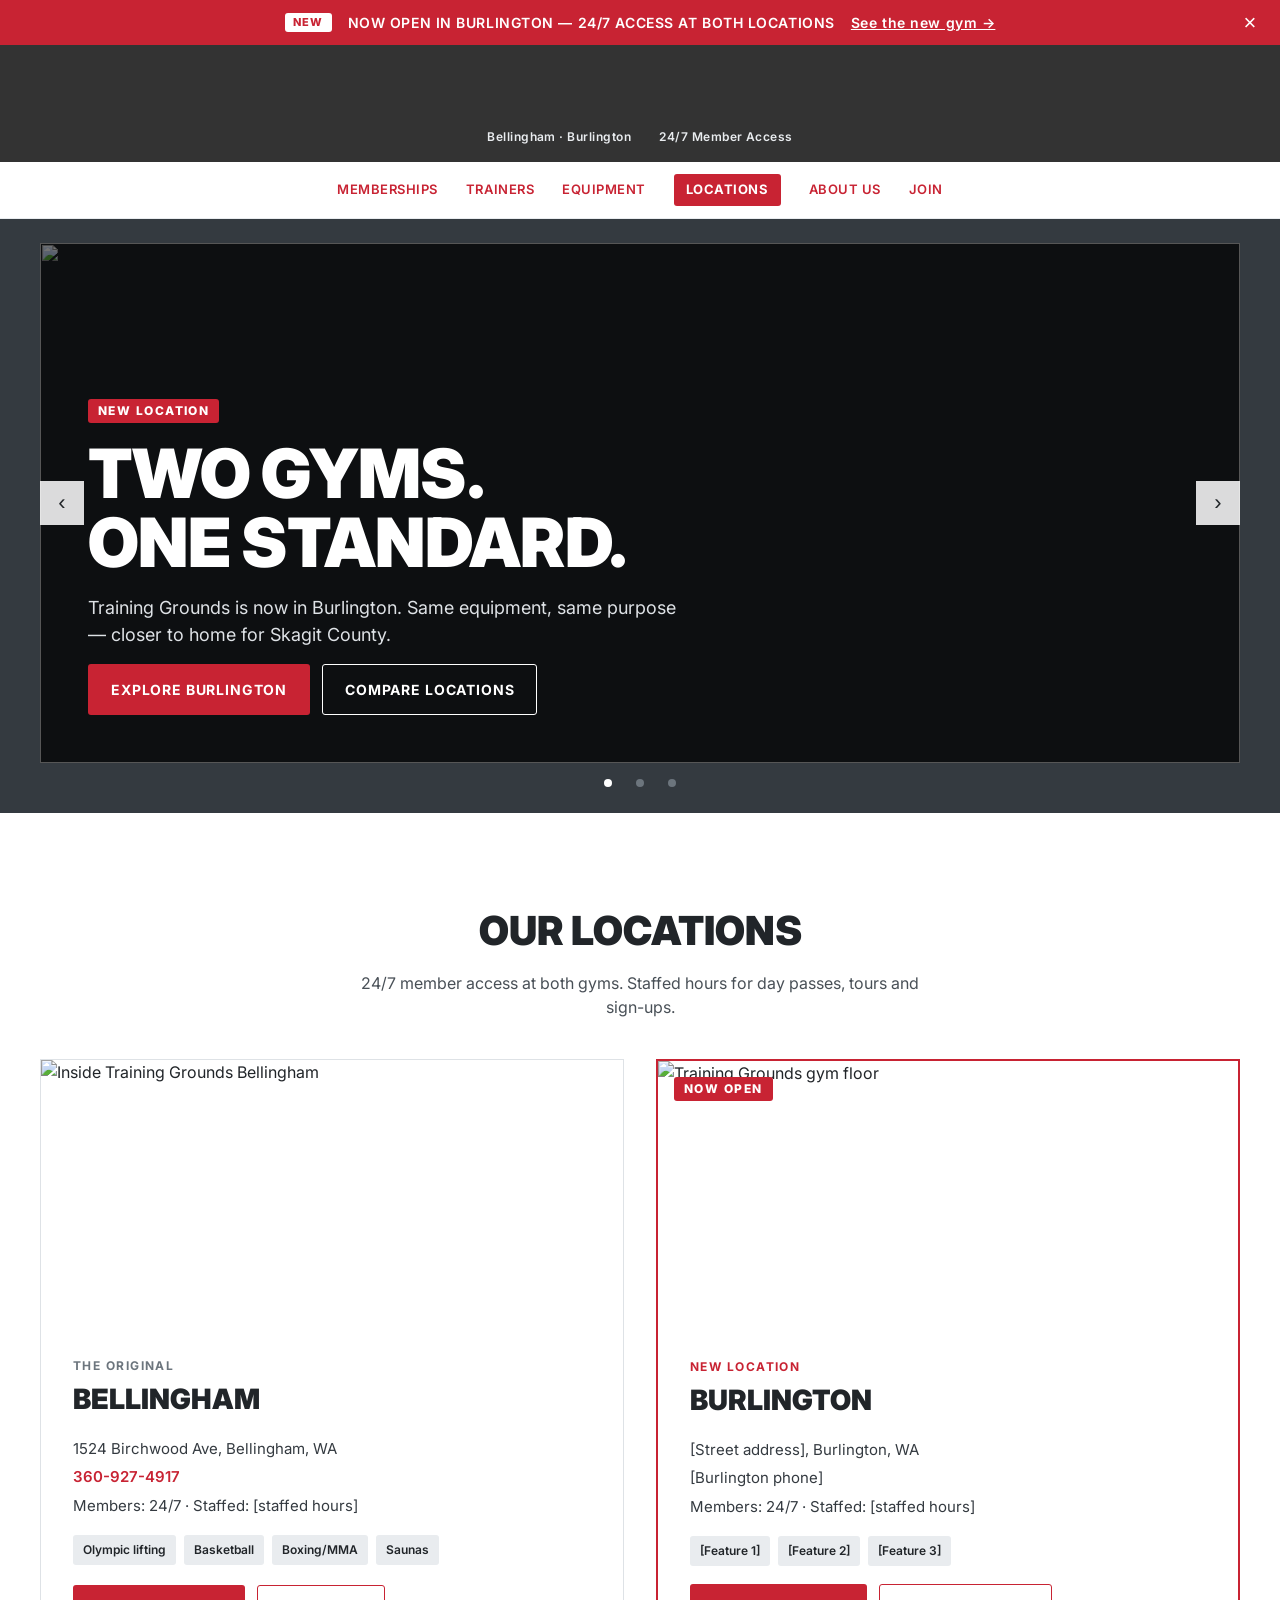
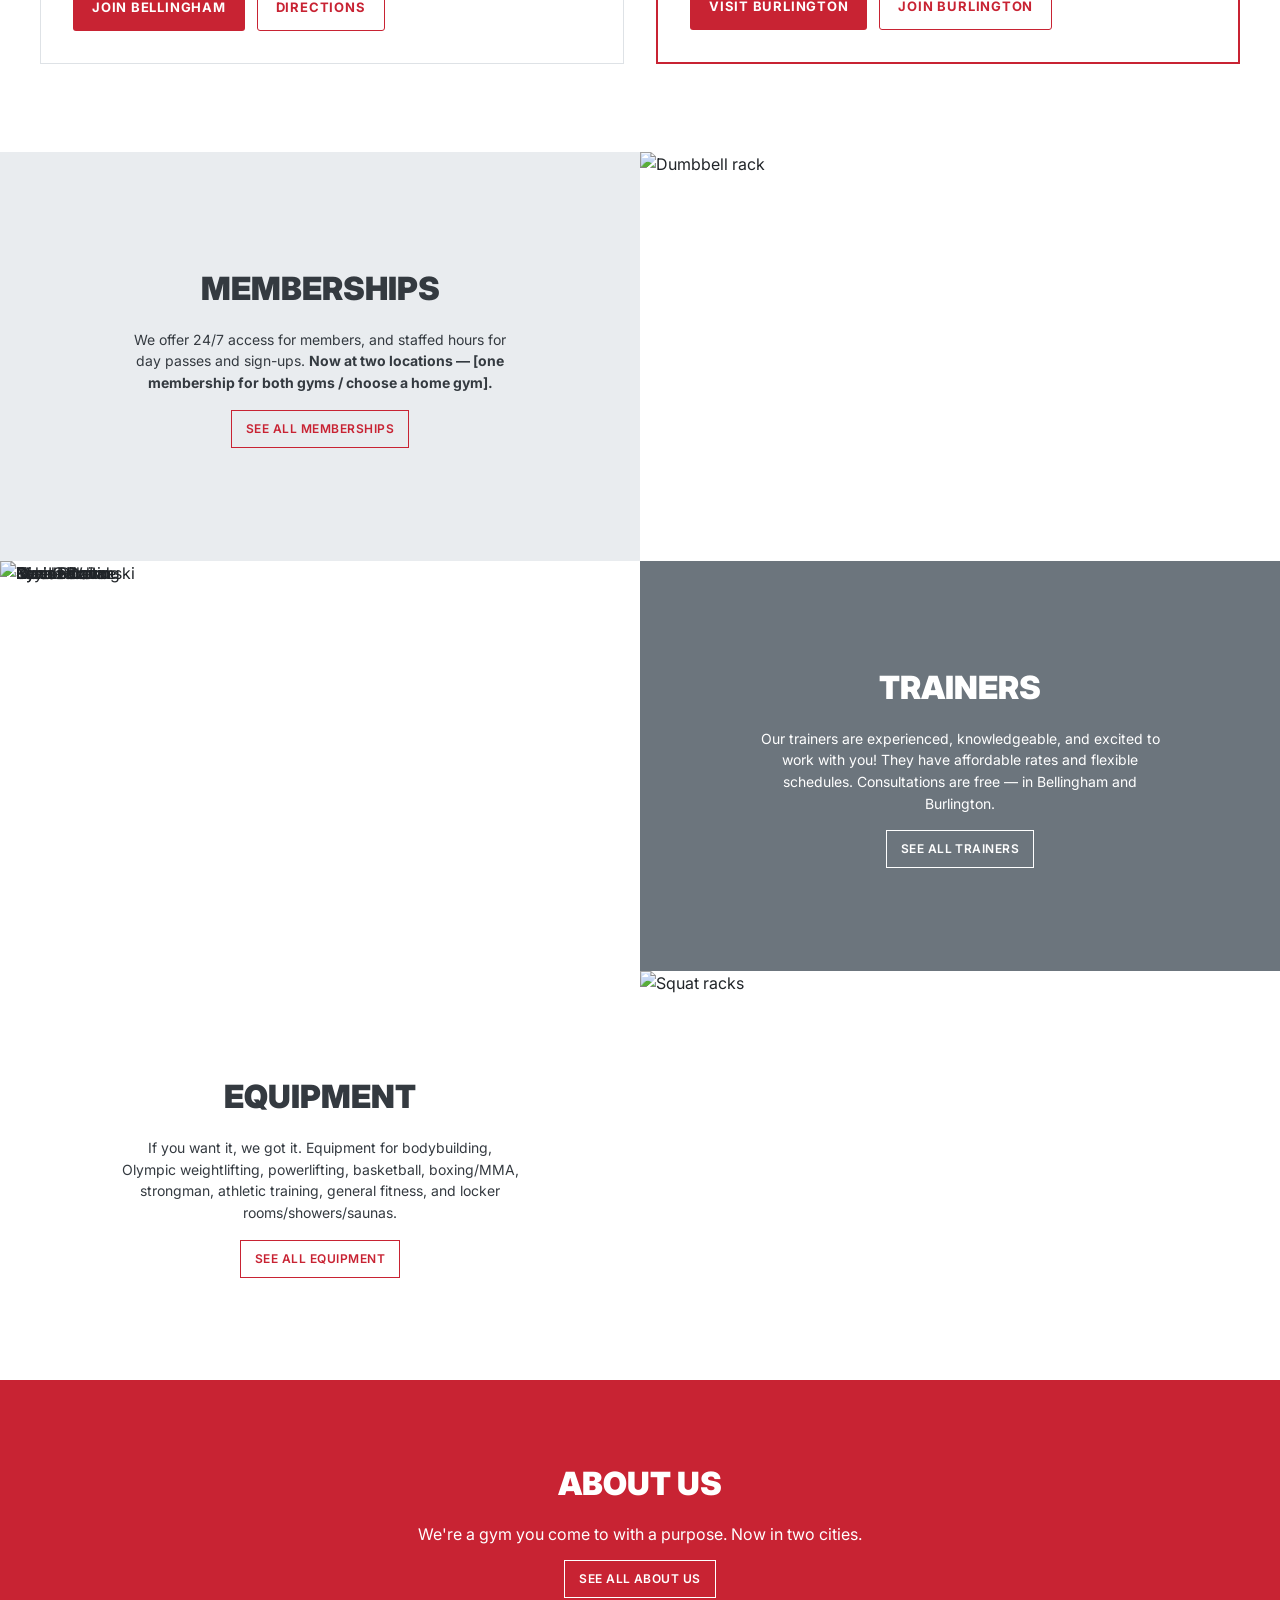
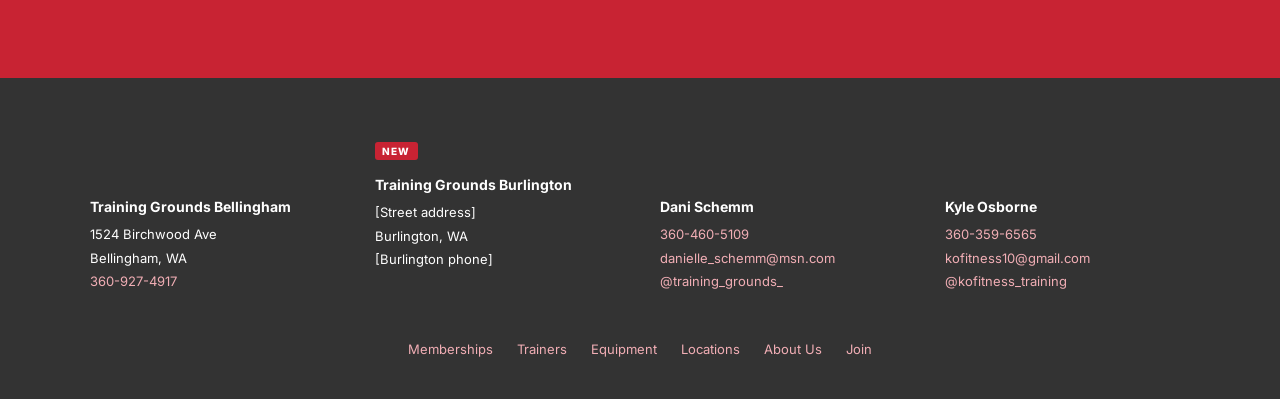
==== commit b0693c0e: "Add files via upload" ====
--- a/index.html
+++ b/index.html
@@ -8,7 +8,7 @@
   <link rel="preconnect" href="https://fonts.googleapis.com">
   <link rel="preconnect" href="https://fonts.gstatic.com" crossorigin>
   <link href="https://fonts.googleapis.com/css2?family=Inter:wght@400;600;700;800;900&family=Oswald:wght@700&display=swap" rel="stylesheet">
-  <link rel="stylesheet" href="css/styles.css">
+  <link rel="stylesheet" href="css/styles.css?v=3">
 </head>
 <body>
 
@@ -224,6 +224,6 @@
     </nav>
   </footer>
 
-  <script src="js/main.js" defer></script>
+  <script src="js/main.js?v=3" defer></script>
 </body>
 </html>
--- a/css/styles.css
+++ b/css/styles.css
@@ -140,10 +140,11 @@
 .split-text { padding: 96px 48px; display: flex; flex-direction: column; align-items: center; justify-content: center; text-align: center; gap: 16px; }
 .split-text h2 { margin: 0; font-size: 32px; font-weight: 900; }
 .split-text p { margin: 0; max-width: 400px; font-size: 14px; line-height: 1.55; }
-.split-media { min-height: 360px; }
-.split-media img { width: 100%; height: 100%; object-fit: cover; }
-.trainer-grid { display: grid; grid-template-columns: repeat(4, minmax(0, 1fr)); }
-.trainer-grid img { aspect-ratio: 1 / 1; height: auto; }
+/* Fixed-height media column: photos crop to fit instead of growing with screen width */
+.split-media { position: relative; height: clamp(320px, 32vw, 480px); overflow: hidden; }
+.split-media > img { position: absolute; inset: 0; width: 100%; height: 100%; object-fit: cover; }
+.trainer-grid { display: grid; grid-template-columns: repeat(4, minmax(0, 1fr)); grid-template-rows: repeat(2, minmax(0, 1fr)); }
+.trainer-grid img { width: 100%; height: 100%; object-fit: cover; object-position: center 20%; }
 .bg-light { background: var(--light); color: var(--slate); }
 .bg-gray { background: var(--gray); color: #fff; }
 .bg-white { background: #fff; color: var(--slate); }
@@ -214,6 +215,9 @@
   .split { grid-template-columns: 1fr; }
   .split-text { padding: 64px 24px; }
   .split--media-first .split-media { order: -1; }
+  .split-media { height: 280px; }
+  .trainer-grid { height: auto; }
+  .trainer-grid img { aspect-ratio: 1 / 1; height: auto; }
   .slide { min-height: 440px; }
   .slide-overlay { padding: 32px 24px 56px; }
   .announce a { padding: 12px 48px 12px 16px; }
